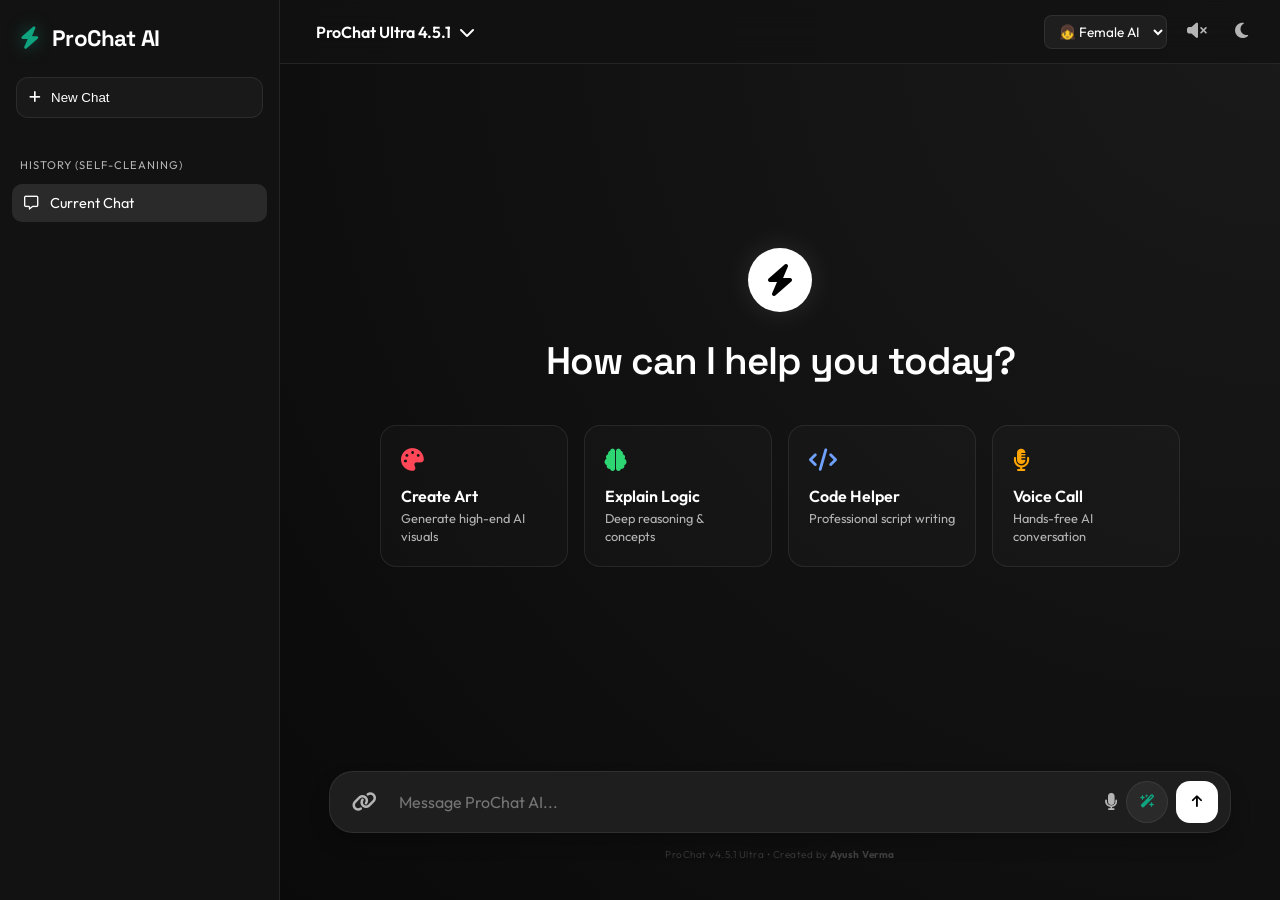
==== index.html @ 0fc30bcc "ULTIMATE VISION FIX v4.5.1: Switched to standard V1 Vision Bridge and bypassed ORB blocks" ====
<!DOCTYPE html>
<html lang="en">
<head>
    <meta charset="UTF-8">
    <meta name="viewport" content="width=device-width, initial-scale=1.0, maximum-scale=1.0, user-scalable=no">
    <title>ProChat AI v4.5 - Ultra Power</title>
    <link rel="stylesheet" href="ultra.css?v=4.5.1">
    
    <link rel="preconnect" href="https://fonts.googleapis.com">
    <link rel="preconnect" href="https://fonts.gstatic.com" crossorigin>
    <link href="https://fonts.googleapis.com/css2?family=Outfit:wght@300;400;500;600;700&family=Space+Grotesk:wght@300;400;500;600;700&display=swap" rel="stylesheet">
    
    <link href="https://cdnjs.cloudflare.com/ajax/libs/font-awesome/6.4.0/css/all.min.css" rel="stylesheet">
    <script src="https://cdn.jsdelivr.net/npm/marked/marked.min.js"></script>
    <link rel="stylesheet" href="https://cdnjs.cloudflare.com/ajax/libs/highlight.js/11.9.0/styles/atom-one-dark.min.css">
    <script src="https://cdnjs.cloudflare.com/ajax/libs/highlight.js/11.9.0/highlight.min.js"></script>

    <style>
        #app-loader {
            position: fixed; top: 0; left: 0; width: 100%; height: 100%;
            background: #0a0a0a; display: flex; flex-direction: column;
            justify-content: center; align-items: center; z-index: 10000;
            transition: opacity 0.5s ease;
        }
        .loader-logo { font-size: 3rem; color: #10a37f; margin-bottom: 20px; animation: pulse 1.5s infinite; }
        @keyframes pulse { 0%, 100% { transform: scale(1); opacity: 1; } 50% { transform: scale(1.1); opacity: 0.7; } }
    </style>
</head>
<body class="dark-theme">
    <div id="app-loader">
        <div class="loader-logo"><i class="fa-solid fa-bolt"></i></div>
        <p style="color: #666; font-size: 0.9rem; letter-spacing: 2px;">PROCHAT ULTRA 4.5.1</p>
    </div>

    <div class="app-container">
        <aside class="sidebar" id="sidebar">
            <div class="sidebar-header">
                <div class="logo">
                    <i class="fa-solid fa-bolt"></i>
                    <span>ProChat AI</span>
                </div>
            </div>
            
            <button class="new-chat-btn" onclick="window.location.reload()">
                <i class="fa-solid fa-plus"></i> <span>New Chat</span>
            </button>

            <div class="sidebar-content">
                <div class="history-section">
                    <div class="section-label">History (Self-Cleaning)</div>
                    <div class="history-list" id="history-list">
                        <div class="history-item active">
                            <i class="fa-regular fa-message"></i>
                            <span>Current Chat</span>
                        </div>
                    </div>
                </div>
            </div>
        </aside>

        <main class="main-chat">
            <header class="chat-navbar">
                <div class="nav-left">
                    <button id="sidebar-toggle" class="nav-btn"><i class="fa-solid fa-bars-staggered"></i></button>
                    <div class="model-selector">
                        <span class="model-name">ProChat Ultra 4.5.1</span>
                        <i class="fa-solid fa-chevron-down"></i>
                    </div>
                </div>
                
                <div class="nav-right">
                    <div class="voice-config">
                        <select id="voice-select" class="premium-select">
                            <option value="female">👧 Female AI</option>
                            <option value="male">👦 Male AI</option>
                        </select>
                    </div>
                    <button class="nav-icon-btn" id="tts-toggle" title="Voice Response"><i class="fa-solid fa-volume-xmark"></i></button>
                    <button class="nav-icon-btn" id="theme-toggle" title="Switch Theme"><i class="fa-solid fa-moon"></i></button>
                </div>
            </header>

            <div class="chat-viewport" id="chat-box">
                <div id="welcome-screen" class="welcome-container">
                    <div class="welcome-header">
                        <div class="w-logo"><i class="fa-solid fa-bolt"></i></div>
                        <h1>How can I help you today?</h1>
                    </div>
                    
                    <div class="quick-actions">
                        <div class="action-card" onclick="setInput('Generate a beautiful artwork of a futuristic city in India')">
                            <div class="action-icon" style="color: #ff4757;"><i class="fa-solid fa-palette"></i></div>
                            <h3>Create Art</h3>
                            <p>Generate high-end AI visuals</p>
                        </div>
                        <div class="action-card" onclick="setInput('Explain quantum physics in very simple Hinglish')">
                            <div class="action-icon" style="color: #2ed573;"><i class="fa-solid fa-brain"></i></div>
                            <h3>Explain Logic</h3>
                            <p>Deep reasoning & concepts</p>
                        </div>
                        <div class="action-card" onclick="setInput('Write a professional Python script for data analysis')">
                            <div class="action-icon" style="color: #70a1ff;"><i class="fa-solid fa-code"></i></div>
                            <h3>Code Helper</h3>
                            <p>Professional script writing</p>
                        </div>
                        <div class="action-card" onclick="document.getElementById('voice-call-btn').click()">
                            <div class="action-icon" style="color: #ffa502;"><i class="fa-solid fa-microphone-lines"></i></div>
                            <h3>Voice Call</h3>
                            <p>Hands-free AI conversation</p>
                        </div>
                    </div>
                </div>
            </div>

            <footer class="input-area">
                <div class="input-container-wrapper">
                    <div id="image-preview-container" class="image-pre-box" style="display: none;">
                        <img id="image-preview" src="">
                        <button id="remove-image" class="close-pre"><i class="fa-solid fa-xmark"></i></button>
                    </div>

                    <form id="chat-form" class="premium-input-form">
                        <input type="file" id="file-input" accept="image/*" hidden>
                        <button type="button" class="tool-btn" id="upload-btn" title="Attach Vision"><i class="fa-solid fa-link"></i></button>
                        
                        <div class="textarea-container">
                            <input type="text" id="user-input" placeholder="Message ProChat AI..." autocomplete="off">
                            <button type="button" class="mic-btn-main" id="mic-btn"><i class="fa-solid fa-microphone"></i></button>
                        </div>

                        <button type="button" class="voice-chat-trigger" id="voice-call-btn">
                            <i class="fa-solid fa-wand-magic-sparkles"></i>
                        </button>
                        
                        <button type="submit" class="send-action-btn" id="send-btn">
                            <i class="fa-solid fa-arrow-up"></i>
                        </button>
                    </form>
                </div>
                <div class="v-tag">ProChat v4.5.1 Ultra &bull; Created by <b>Ayush Verma</b></div>
            </footer>
        </main>
    </div>

    <div id="voice-overlay" class="voice-overlay-system">
        <div class="vo-header">
            <button id="close-voice-btn" class="vo-close"><i class="fa-solid fa-chevron-down"></i> Exit Voice</button>
            <div class="vo-title">ProChat Live AI</div>
        </div>
        
        <div class="vo-center">
            <div class="visualizer-container">
                <div class="v-blob v-1"></div>
                <div class="v-blob v-2"></div>
                <div class="v-blob v-3"></div>
            </div>
            <div id="voice-status-text" class="vo-status">Listening...</div>
        </div>

        <div class="vo-footer">
            <div id="voice-cancel-action" class="vo-end-btn">End Conversation</div>
        </div>
    </div>

    <script src="ultra.js?v=4.5.1"></script>
    <script>
        function setInput(text) {
            const input = document.getElementById('user-input');
            input.value = text;
            input.focus();
        }

        window.addEventListener('load', () => {
            setTimeout(() => {
                const loader = document.getElementById('app-loader');
                if(loader) {
                    loader.style.opacity = '0';
                    setTimeout(() => loader.remove(), 500);
                }
            }, 800);
        });

        console.log("%c ProChat AI v4.5.1 - Active ", "background: #10a37f; color: #fff; border-radius: 4px; padding: 4px 8px; font-weight: bold;");
    </script>
</body>
</html>
---- ultra.css ----
:root {
    --bg-main: #0a0a0a;
    --bg-sidebar: #121212;
    --bg-accent: #10a37f;
    --bg-accent-hover: #1a7f64;
    --text-primary: #ffffff;
    --text-secondary: #b4b4b4;
    --border: rgba(255, 255, 255, 0.08);
    --glass: rgba(18, 18, 18, 0.8);
    --sidebar-width: 280px;
    --shadow-premium: 0 10px 40px rgba(0, 0, 0, 0.6);
    --font-main: 'Outfit', sans-serif;
    --font-heading: 'Space Grotesk', sans-serif;
    --input-bg: #1e1e1e;
}

* {
    margin: 0;
    padding: 0;
    box-sizing: border-box;
    -webkit-tap-highlight-color: transparent;
}

body {
    font-family: var(--font-main);
    background-color: var(--bg-main);
    color: var(--text-primary);
    height: 100vh;
    overflow: hidden;
    display: flex;
}

/* App Container */
.app-container {
    display: flex;
    width: 100%;
    height: 100%;
    position: relative;
}

/* Sidebar Styling */
.sidebar {
    width: var(--sidebar-width);
    background: var(--bg-sidebar);
    border-right: 1px solid var(--border);
    display: flex;
    flex-direction: column;
    transition: transform 0.4s cubic-bezier(0.19, 1, 0.22, 1);
    z-index: 1000;
}

.sidebar-header {
    padding: 24px 20px;
}

.logo {
    display: flex;
    align-items: center;
    gap: 12px;
    font-family: var(--font-heading);
    font-weight: 700;
    font-size: 1.4rem;
    letter-spacing: -0.5px;
}

.logo i {
    color: var(--bg-accent);
    filter: drop-shadow(0 0 8px rgba(16, 163, 127, 0.5));
}

.new-chat-btn {
    margin: 0 16px 20px;
    background: rgba(255, 255, 255, 0.03);
    border: 1px solid var(--border);
    color: white;
    padding: 12px;
    border-radius: 12px;
    cursor: pointer;
    display: flex;
    align-items: center;
    gap: 10px;
    font-weight: 500;
    transition: all 0.2s;
}

.new-chat-btn:hover {
    background: rgba(255, 255, 255, 0.08);
    border-color: rgba(255, 255, 255, 0.2);
}

.sidebar-content {
    flex: 1;
    overflow-y: auto;
    padding: 0 12px;
}

.sidebar-content::-webkit-scrollbar { width: 4px; }
.sidebar-content::-webkit-scrollbar-thumb { background: rgba(255,255,255,0.05); border-radius: 10px; }

.section-label {
    font-size: 0.7rem;
    color: var(--text-secondary);
    text-transform: uppercase;
    letter-spacing: 1px;
    margin: 20px 0 12px 8px;
}

.history-item {
    padding: 10px 12px;
    border-radius: 10px;
    display: flex;
    align-items: center;
    gap: 12px;
    cursor: pointer;
    font-size: 0.9rem;
    margin-bottom: 4px;
    transition: background 0.2s;
    color: var(--text-secondary);
    white-space: nowrap;
    overflow: hidden;
    text-overflow: ellipsis;
}

.history-item:hover {
    background: rgba(255, 255, 255, 0.05);
    color: white;
}

.history-item.active {
    background: rgba(255, 255, 255, 0.1);
    color: white;
}

/* Main Chat Area */
.main-chat {
    flex: 1;
    display: flex;
    flex-direction: column;
    position: relative;
    background: radial-gradient(circle at top right, #1a1a1a, #0a0a0a);
    width: 100%;
}

.chat-navbar {
    height: 64px;
    display: flex;
    align-items: center;
    justify-content: space-between;
    padding: 0 24px;
    background: var(--glass);
    backdrop-filter: blur(15px);
    border-bottom: 1px solid var(--border);
    z-index: 100;
}

@media (max-width: 768px) {
    .chat-navbar { padding: 0 16px; }
    .model-name { font-size: 0.9rem !important; }
}

.nav-left { display: flex; align-items: center; gap: 12px; }

.nav-btn {
    background: transparent; border: none; color: white; font-size: 1.2rem; cursor: pointer;
    padding: 8px; border-radius: 8px; display: none;
}

.model-selector {
    display: flex; align-items: center; gap: 8px; cursor: pointer;
    padding: 8px 12px; border-radius: 8px; transition: background 0.2s;
}
.model-selector:hover { background: rgba(255, 255, 255, 0.05); }
.model-name { font-weight: 600; font-size: 1rem; }

.nav-right { display: flex; align-items: center; gap: 12px; }

.premium-select {
    background: #1e1e1e; color: white; border: 1px solid var(--border);
    padding: 6px 10px; border-radius: 8px; font-family: inherit; font-size: 0.85rem; outline: none;
}

.nav-icon-btn {
    background: transparent; border: none; color: var(--text-secondary);
    padding: 8px; border-radius: 8px; cursor: pointer; font-size: 1.1rem; transition: 0.2s;
}
.nav-icon-btn:hover { background: rgba(255, 255, 255, 0.1); color: white; }

/* Chat Viewport */
.chat-viewport {
    flex: 1;
    overflow-y: auto;
    padding: 20px 0 40px;
    scroll-behavior: smooth;
    display: flex;
    flex-direction: column;
}

.chat-viewport::-webkit-scrollbar { width: 5px; }
.chat-viewport::-webkit-scrollbar-thumb { background: rgba(255, 255, 255, 0.1); border-radius: 10px; }

/* Welcome Screen */
.welcome-container {
    max-width: 800px;
    margin: auto;
    width: 90%;
    text-align: center;
    padding: 40px 0;
    animation: fadeIn 0.6s ease;
}

.w-logo {
    width: 64px; height: 64px; background: white; color: black;
    border-radius: 50%; display: flex; align-items: center; justify-content: center;
    font-size: 2rem; margin: 0 auto 24px;
    box-shadow: 0 0 30px rgba(255,255,255,0.1);
}

.welcome-container h1 {
    font-family: var(--font-heading);
    font-size: 2.4rem;
    font-weight: 600;
    margin-bottom: 40px;
    letter-spacing: -1px;
}

.quick-actions {
    display: grid;
    grid-template-columns: repeat(auto-fit, minmax(180px, 1fr));
    gap: 16px;
    width: 100%;
}

.action-card {
    background: rgba(255, 255, 255, 0.02);
    border: 1px solid var(--border);
    border-radius: 16px;
    padding: 20px;
    text-align: left;
    cursor: pointer;
    transition: all 0.3s cubic-bezier(0.4, 0, 0.2, 1);
}

.action-card:hover {
    background: rgba(255, 255, 255, 0.05);
    border-color: rgba(255, 255, 255, 0.15);
    transform: translateY(-4px);
    box-shadow: var(--shadow-premium);
}

.action-icon { font-size: 1.4rem; margin-bottom: 12px; }
.action-card h3 { font-size: 1rem; margin-bottom: 4px; font-weight: 600; }
.action-card p { font-size: 0.8rem; color: var(--text-secondary); line-height: 1.4; }

/* Messages */
.message {
    width: 100%;
    padding: 24px 24px;
    display: flex;
    gap: 20px;
    max-width: 900px;
    margin: 0 auto;
}

.message.user {
    background: rgba(255, 255, 255, 0.03);
    border-radius: 20px;
    margin-bottom: 12px;
}

.msg-avatar {
    width: 32px; height: 32px; border-radius: 8px;
    display: flex; align-items: center; justify-content: center;
    flex-shrink: 0; font-size: 0.9rem;
}
.message.user .msg-avatar { background: #5436DA; color: white; }
.message.bot .msg-avatar { background: #10a37f; color: white; border: 1px solid rgba(255,255,255,0.1); }

.msg-bubble {
    flex: 1;
    line-height: 1.7;
    font-size: 1rem;
    color: #ececec;
    word-wrap: break-word;
    overflow-x: auto;
}

.msg-bubble p { margin-bottom: 14px; }
.msg-bubble p:last-child { margin-bottom: 0; }
.msg-bubble pre { margin: 16px 0; border-radius: 12px; overflow: hidden; font-size: 0.9rem; border: 1px solid var(--border); }
.msg-bubble code { font-family: 'JetBrains Mono', monospace; }

/* Input Area Styling */
.input-area {
    padding: 0 24px 24px;
    max-width: 950px;
    width: 100%;
    margin: 0 auto;
}

.input-container-wrapper {
    position: relative;
    background: var(--input-bg);
    border: 1px solid var(--border);
    border-radius: 24px;
    transition: all 0.3s ease;
    box-shadow: 0 10px 20px rgba(0,0,0,0.2);
}

.input-container-wrapper:focus-within {
    border-color: rgba(16, 163, 127, 0.5);
    box-shadow: 0 0 25px rgba(16, 163, 127, 0.15);
}

.premium-input-form {
    display: flex;
    align-items: center;
    padding: 8px 12px;
}

.tool-btn {
    background: transparent; border: none; color: var(--text-secondary);
    padding: 10px; cursor: pointer; font-size: 1.25rem; transition: 0.2s;
    display: flex; align-items: center; justify-content: center;
}
.tool-btn:hover { color: white; transform: rotate(15deg); }

.textarea-container {
    flex: 1;
    display: flex;
    align-items: center;
    position: relative;
}

#user-input {
    width: 100%;
    background: transparent;
    border: none;
    color: white;
    font-family: inherit;
    font-size: 1rem;
    padding: 12px 12px;
    outline: none;
}

.mic-btn-main {
    background: transparent; border: none; color: var(--text-secondary);
    padding: 8px; cursor: pointer; font-size: 1.1rem; transition: 0.2s;
}
.mic-btn-main:hover { color: #ef4444; }

.voice-chat-trigger {
    width: 42px; height: 42px; border-radius: 50%;
    background: #2a2a2a; color: #10a37f; border: 1px solid var(--border);
    display: flex; align-items: center; justify-content: center;
    cursor: pointer; margin-right: 8px; transition: 0.2s ease;
}
.voice-chat-trigger:hover { background: #333; transform: scale(1.1); color: #fff; }

.send-action-btn {
    width: 42px; height: 42px; border-radius: 14px;
    background: white; color: black; border: none;
    display: flex; align-items: center; justify-content: center;
    cursor: pointer; transition: all 0.2s;
}
.send-action-btn:hover { transform: scale(1.05); background: #f0f0f0; }
.send-action-btn:disabled { opacity: 0.3; cursor: not-allowed; filter: grayscale(1); }

.legal-footer, .v-tag {
    text-align: center;
    font-size: 10px;
    color: rgba(255, 255, 255, 0.2); /* Even more subtle */
    margin: 15px auto;
    letter-spacing: 0.5px;
    width: 100%;
    display: block;
    font-weight: 300;
}

.sidebar-footer {
    display: flex;
    justify-content: center;
    padding: 15px;
    border-top: 1px solid var(--border);
    margin-top: auto;
}

/* Image Preview in Input */
.image-pre-box {
    padding: 14px;
    border-bottom: 1px solid var(--border);
    display: flex;
    gap: 10px;
}
#image-preview { height: 70px; border-radius: 12px; border: 1px solid var(--border); object-fit: cover; }
.close-pre {
    background: #ef4444; color: white; border: none; width: 24px; height: 24px;
    border-radius: 50%; cursor: pointer; margin-left: -12px; margin-top: -12px;
    display: flex; align-items: center; justify-content: center; font-size: 10px;
    box-shadow: 0 4px 10px rgba(0,0,0,0.3);
}

/* Voice Overlay Gemini Style */
.voice-overlay-system {
    position: fixed; inset: 0; background: #000; z-index: 9999;
    display: flex; flex-direction: column; opacity: 0; pointer-events: none;
    transition: opacity 0.5s cubic-bezier(0.16, 1, 0.3, 1);
}
.voice-overlay-system.active { opacity: 1; pointer-events: auto; }

.vo-header { padding: 40px; display: flex; justify-content: space-between; align-items: center; }
.vo-close { background: rgba(255,255,255,0.1); border: none; color: white; padding: 12px 24px; border-radius: 30px; cursor: pointer; font-size: 1rem;}
.vo-title { font-weight: 600; color: var(--bg-accent); letter-spacing: 1px; }

.vo-center { flex: 1; display: flex; flex-direction: column; align-items: center; justify-content: center; }
.vo-status { font-size: 2rem; font-weight: 300; margin-top: 60px; text-align: center; color: #fff; }

.visualizer-container {
    width: 250px; height: 250px; position: relative;
    display: flex; align-items: center; justify-content: center;
}
.v-blob {
    position: absolute; width: 100%; height: 100%; border-radius: 40% 60% 70% 30% / 40% 50% 60% 50%;
    filter: blur(50px); opacity: 0.65; animation: morph 8s linear infinite;
}
.v-1 { background: #4285F4; animation-delay: 0s; }
.v-2 { background: #34A853; animation-delay: -2s; scale: 0.9;}
.v-3 { background: #EA4335; animation-delay: -4s; scale: 0.8;}

@keyframes morph {
    0% { border-radius: 40% 60% 70% 30% / 40% 50% 60% 50%; transform: rotate(0deg) scale(1); }
    50% { border-radius: 60% 40% 30% 70% / 50% 60% 40% 60%; transform: rotate(180deg) scale(1.1); }
    100% { border-radius: 40% 60% 70% 30% / 40% 50% 60% 50%; transform: rotate(360deg) scale(1); }
}

.vo-footer { padding: 60px; display: flex; justify-content: center; }
.vo-end-btn {
    background: white; color: black; padding: 18px 50px; border-radius: 50px; font-weight: 700; cursor: pointer; transition: 0.3s;
    box-shadow: 0 10px 30px rgba(255,255,255,0.1);
}
.vo-end-btn:hover { background: #ff4757; color: white; transform: translateY(-5px); }

/* Animations */
@keyframes fadeIn { from { opacity: 0; transform: translateY(10px); } to { opacity: 1; transform: translateY(0); } }
@keyframes slideUp { from { opacity: 0; transform: translateY(15px); } to { opacity: 1; transform: translateY(0); } }

/* Mobile Optimization */
@media (max-width: 992px) {
    .sidebar { position: fixed; transform: translateX(-100%); left: 0; top: 0; bottom: 0; box-shadow: 20px 0 50px rgba(0,0,0,0.5); }
    .sidebar.active { transform: translateX(0); }
    .nav-btn { display: block; }
    .quick-actions { grid-template-columns: repeat(2, 1fr); }
    .welcome-container h1 { font-size: 1.8rem; }
}

@media (max-width: 600px) {
    .quick-actions { grid-template-columns: 1fr; }
    .chat-navbar { height: 56px; }
    .message { padding: 16px 16px; gap: 12px; }
    .premium-select { display: none; }
    .input-area { padding: 0 12px 16px; }
    .welcome-container h1 { font-size: 1.5rem; }
    .action-card { padding: 16px; }
}

/* Enhanced Image Card for guaranteed visibility */
.gpt-image-card {
    background: rgba(255, 255, 255, 0.03);
    border: 1px solid var(--border);
    border-radius: 20px;
    overflow: hidden;
    margin: 15px 0;
    max-width: 500px;
    box-shadow: 0 10px 30px rgba(0,0,0,0.3);
}

.gpt-image-container {
    min-height: 300px;
    background: #000;
    display: flex;
    align-items: center;
    justify-content: center;
    position: relative;
}

.gpt-image-container img {
    width: 100%;
    height: auto;
    display: block;
    transition: opacity 0.4s ease;
}
.gpt-image-actions-bar { background: #1a1a1a; padding: 10px 16px; display: flex; justify-content: space-between; align-items: center; }
.gpt-image-actions-bar span { font-size: 0.8rem; color: #888; font-weight: 500; }
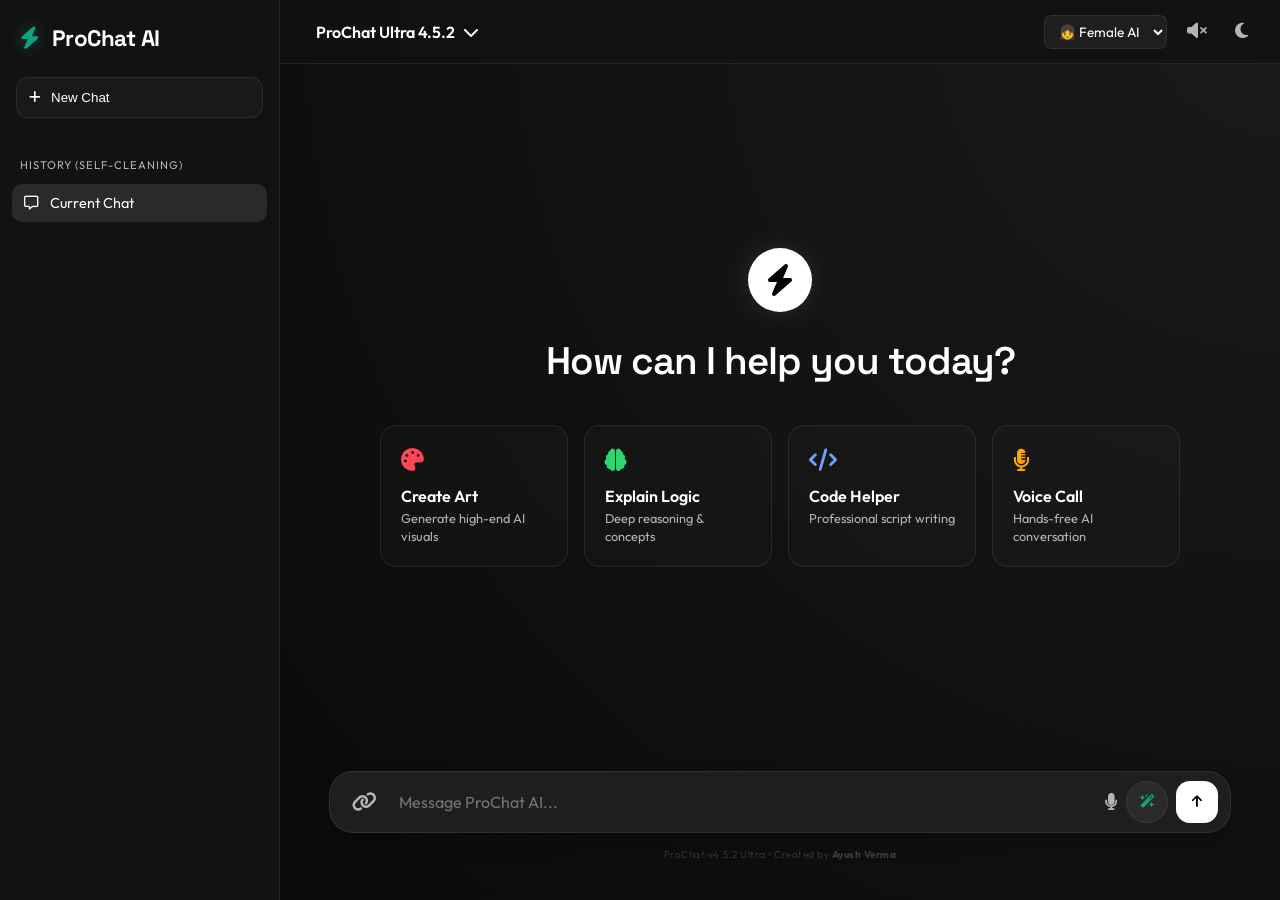
==== commit 4d97688c: "Ultra Deployment v4.5.2: Elite Hybrid Vision Logic and Endpoint Stability" ====
--- a/index.html
+++ b/index.html
@@ -4,7 +4,7 @@
     <meta charset="UTF-8">
     <meta name="viewport" content="width=device-width, initial-scale=1.0, maximum-scale=1.0, user-scalable=no">
     <title>ProChat AI v4.5 - Ultra Power</title>
-    <link rel="stylesheet" href="ultra.css?v=4.5.1">
+    <link rel="stylesheet" href="ultra.css?v=4.5.2">
     
     <link rel="preconnect" href="https://fonts.googleapis.com">
     <link rel="preconnect" href="https://fonts.gstatic.com" crossorigin>
@@ -29,7 +29,7 @@
 <body class="dark-theme">
     <div id="app-loader">
         <div class="loader-logo"><i class="fa-solid fa-bolt"></i></div>
-        <p style="color: #666; font-size: 0.9rem; letter-spacing: 2px;">PROCHAT ULTRA 4.5.1</p>
+        <p style="color: #666; font-size: 0.9rem; letter-spacing: 2px;">PROCHAT ULTRA 4.5.2</p>
     </div>
 
     <div class="app-container">
@@ -63,7 +63,7 @@
                 <div class="nav-left">
                     <button id="sidebar-toggle" class="nav-btn"><i class="fa-solid fa-bars-staggered"></i></button>
                     <div class="model-selector">
-                        <span class="model-name">ProChat Ultra 4.5.1</span>
+                        <span class="model-name">ProChat Ultra 4.5.2</span>
                         <i class="fa-solid fa-chevron-down"></i>
                     </div>
                 </div>
@@ -137,7 +137,7 @@
                         </button>
                     </form>
                 </div>
-                <div class="v-tag">ProChat v4.5.1 Ultra &bull; Created by <b>Ayush Verma</b></div>
+                <div class="v-tag">ProChat v4.5.2 Ultra &bull; Created by <b>Ayush Verma</b></div>
             </footer>
         </main>
     </div>
@@ -162,7 +162,7 @@
         </div>
     </div>
 
-    <script src="ultra.js?v=4.5.1"></script>
+    <script src="ultra.js?v=4.5.2"></script>
     <script>
         function setInput(text) {
             const input = document.getElementById('user-input');
@@ -180,7 +180,7 @@
             }, 800);
         });
 
-        console.log("%c ProChat AI v4.5.1 - Active ", "background: #10a37f; color: #fff; border-radius: 4px; padding: 4px 8px; font-weight: bold;");
+        console.log("%c ProChat AI v4.5.2 - Active ", "background: #10a37f; color: #fff; border-radius: 4px; padding: 4px 8px; font-weight: bold;");
     </script>
 </body>
 </html>
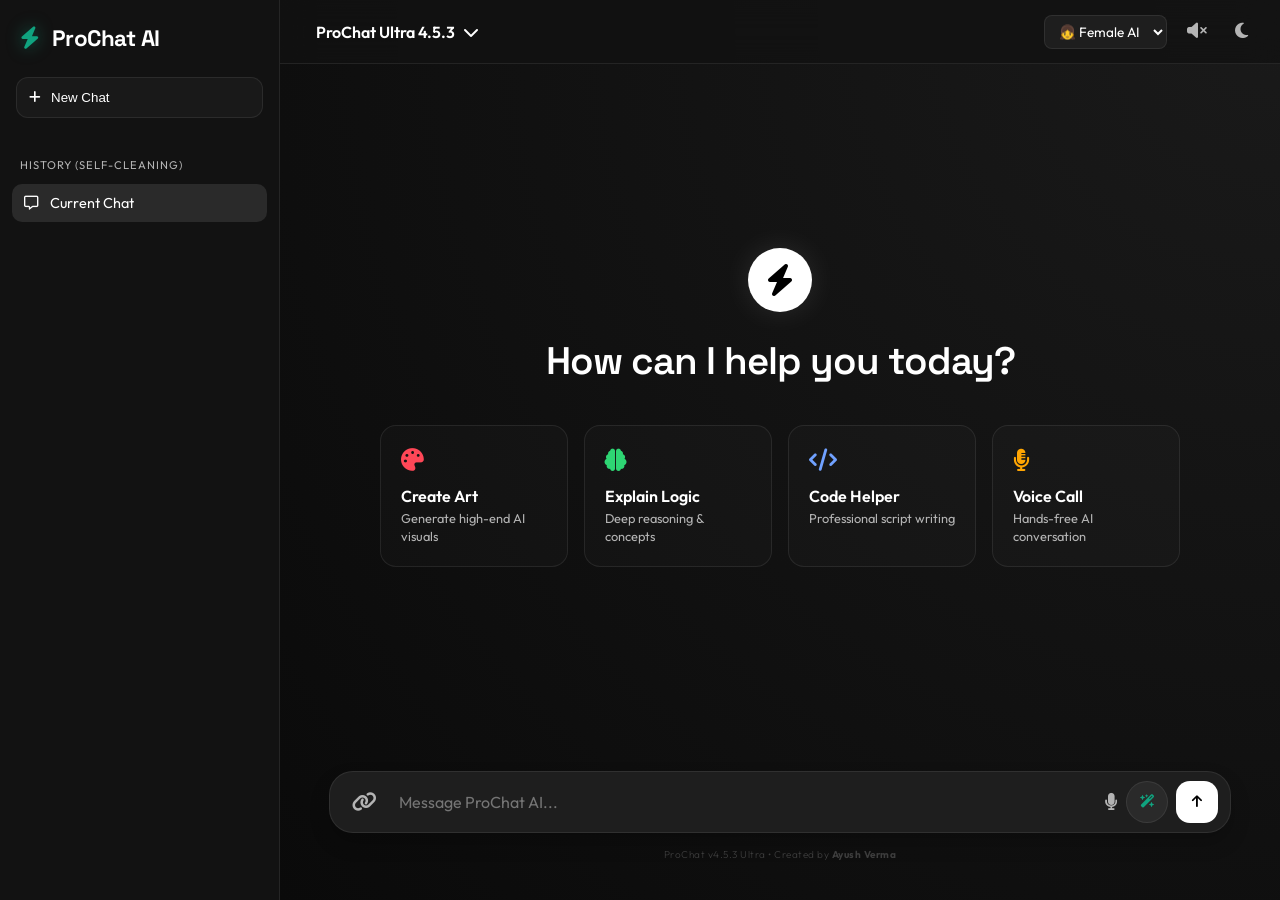
==== commit c2122c75: "SUPREME VISION FIX v4.5.3: Strip old images from history & Standardize on V1 API for perfect GPT-lik" ====
--- a/index.html
+++ b/index.html
@@ -4,7 +4,7 @@
     <meta charset="UTF-8">
     <meta name="viewport" content="width=device-width, initial-scale=1.0, maximum-scale=1.0, user-scalable=no">
     <title>ProChat AI v4.5 - Ultra Power</title>
-    <link rel="stylesheet" href="ultra.css?v=4.5.2">
+    <link rel="stylesheet" href="ultra.css?v=4.5.3">
     
     <link rel="preconnect" href="https://fonts.googleapis.com">
     <link rel="preconnect" href="https://fonts.gstatic.com" crossorigin>
@@ -29,7 +29,7 @@
 <body class="dark-theme">
     <div id="app-loader">
         <div class="loader-logo"><i class="fa-solid fa-bolt"></i></div>
-        <p style="color: #666; font-size: 0.9rem; letter-spacing: 2px;">PROCHAT ULTRA 4.5.2</p>
+        <p style="color: #666; font-size: 0.9rem; letter-spacing: 2px;">PROCHAT ULTRA 4.5.3</p>
     </div>
 
     <div class="app-container">
@@ -63,7 +63,7 @@
                 <div class="nav-left">
                     <button id="sidebar-toggle" class="nav-btn"><i class="fa-solid fa-bars-staggered"></i></button>
                     <div class="model-selector">
-                        <span class="model-name">ProChat Ultra 4.5.2</span>
+                        <span class="model-name">ProChat Ultra 4.5.3</span>
                         <i class="fa-solid fa-chevron-down"></i>
                     </div>
                 </div>
@@ -137,7 +137,7 @@
                         </button>
                     </form>
                 </div>
-                <div class="v-tag">ProChat v4.5.2 Ultra &bull; Created by <b>Ayush Verma</b></div>
+                <div class="v-tag">ProChat v4.5.3 Ultra &bull; Created by <b>Ayush Verma</b></div>
             </footer>
         </main>
     </div>
@@ -162,7 +162,7 @@
         </div>
     </div>
 
-    <script src="ultra.js?v=4.5.2"></script>
+    <script src="ultra.js?v=4.5.3"></script>
     <script>
         function setInput(text) {
             const input = document.getElementById('user-input');
@@ -180,7 +180,7 @@
             }, 800);
         });
 
-        console.log("%c ProChat AI v4.5.2 - Active ", "background: #10a37f; color: #fff; border-radius: 4px; padding: 4px 8px; font-weight: bold;");
+        console.log("%c ProChat AI v4.5.3 - Active ", "background: #10a37f; color: #fff; border-radius: 4px; padding: 4px 8px; font-weight: bold;");
     </script>
 </body>
 </html>
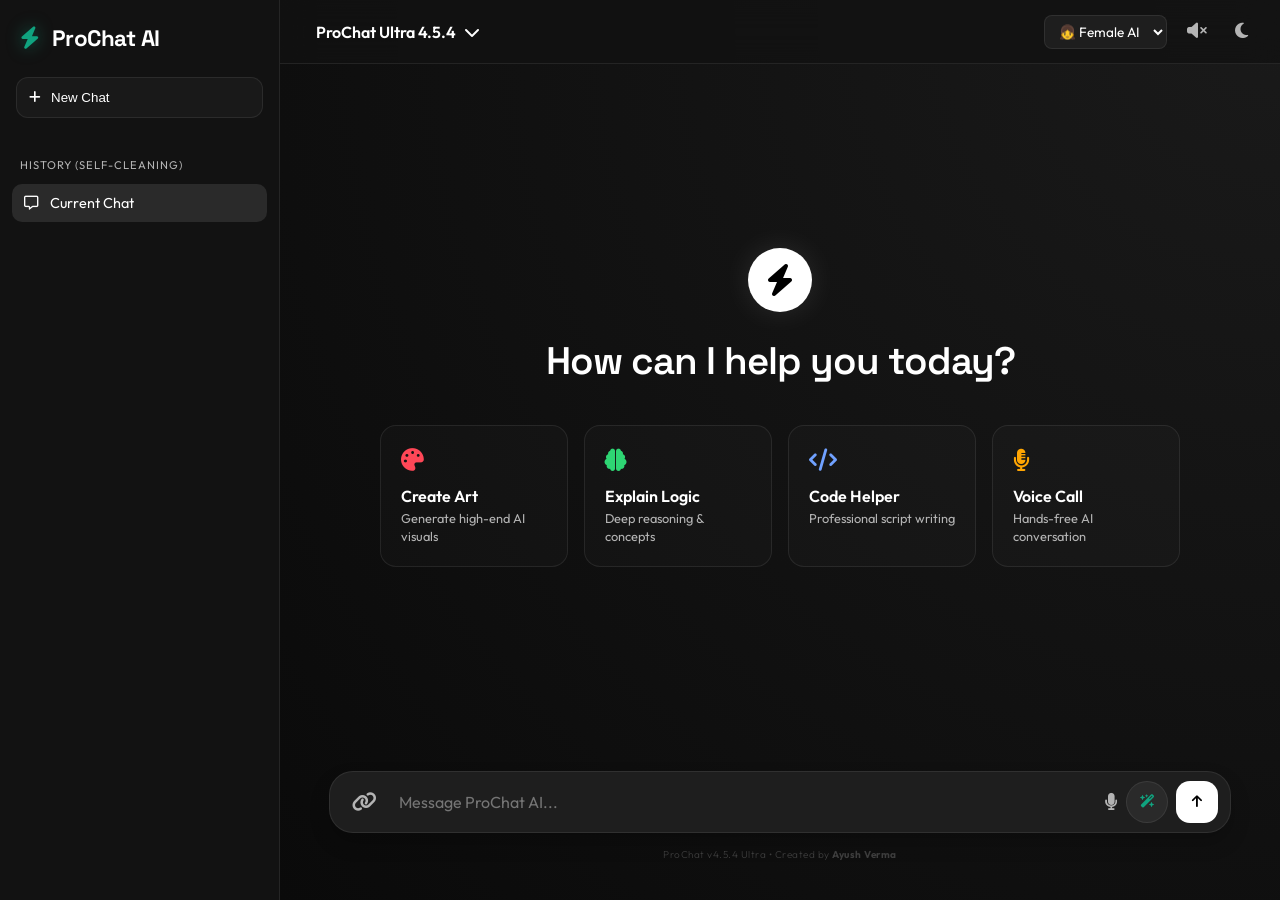
==== commit c39dbc3d: "SUPREME VISION RE-ENGINEERING v4.5.4: Absolute Multimodal Fix & Context Optimization" ====
--- a/index.html
+++ b/index.html
@@ -4,7 +4,7 @@
     <meta charset="UTF-8">
     <meta name="viewport" content="width=device-width, initial-scale=1.0, maximum-scale=1.0, user-scalable=no">
     <title>ProChat AI v4.5 - Ultra Power</title>
-    <link rel="stylesheet" href="ultra.css?v=4.5.3">
+    <link rel="stylesheet" href="ultra.css?v=4.5.4">
     
     <link rel="preconnect" href="https://fonts.googleapis.com">
     <link rel="preconnect" href="https://fonts.gstatic.com" crossorigin>
@@ -29,7 +29,7 @@
 <body class="dark-theme">
     <div id="app-loader">
         <div class="loader-logo"><i class="fa-solid fa-bolt"></i></div>
-        <p style="color: #666; font-size: 0.9rem; letter-spacing: 2px;">PROCHAT ULTRA 4.5.3</p>
+        <p style="color: #666; font-size: 0.9rem; letter-spacing: 2px;">PROCHAT ULTRA 4.5.4</p>
     </div>
 
     <div class="app-container">
@@ -63,7 +63,7 @@
                 <div class="nav-left">
                     <button id="sidebar-toggle" class="nav-btn"><i class="fa-solid fa-bars-staggered"></i></button>
                     <div class="model-selector">
-                        <span class="model-name">ProChat Ultra 4.5.3</span>
+                        <span class="model-name">ProChat Ultra 4.5.4</span>
                         <i class="fa-solid fa-chevron-down"></i>
                     </div>
                 </div>
@@ -137,7 +137,7 @@
                         </button>
                     </form>
                 </div>
-                <div class="v-tag">ProChat v4.5.3 Ultra &bull; Created by <b>Ayush Verma</b></div>
+                <div class="v-tag">ProChat v4.5.4 Ultra &bull; Created by <b>Ayush Verma</b></div>
             </footer>
         </main>
     </div>
@@ -162,7 +162,7 @@
         </div>
     </div>
 
-    <script src="ultra.js?v=4.5.3"></script>
+    <script src="ultra.js?v=4.5.4"></script>
     <script>
         function setInput(text) {
             const input = document.getElementById('user-input');
@@ -180,7 +180,7 @@
             }, 800);
         });
 
-        console.log("%c ProChat AI v4.5.3 - Active ", "background: #10a37f; color: #fff; border-radius: 4px; padding: 4px 8px; font-weight: bold;");
+        console.log("%c ProChat AI v4.5.4 - Active ", "background: #10a37f; color: #fff; border-radius: 4px; padding: 4px 8px; font-weight: bold;");
     </script>
 </body>
 </html>
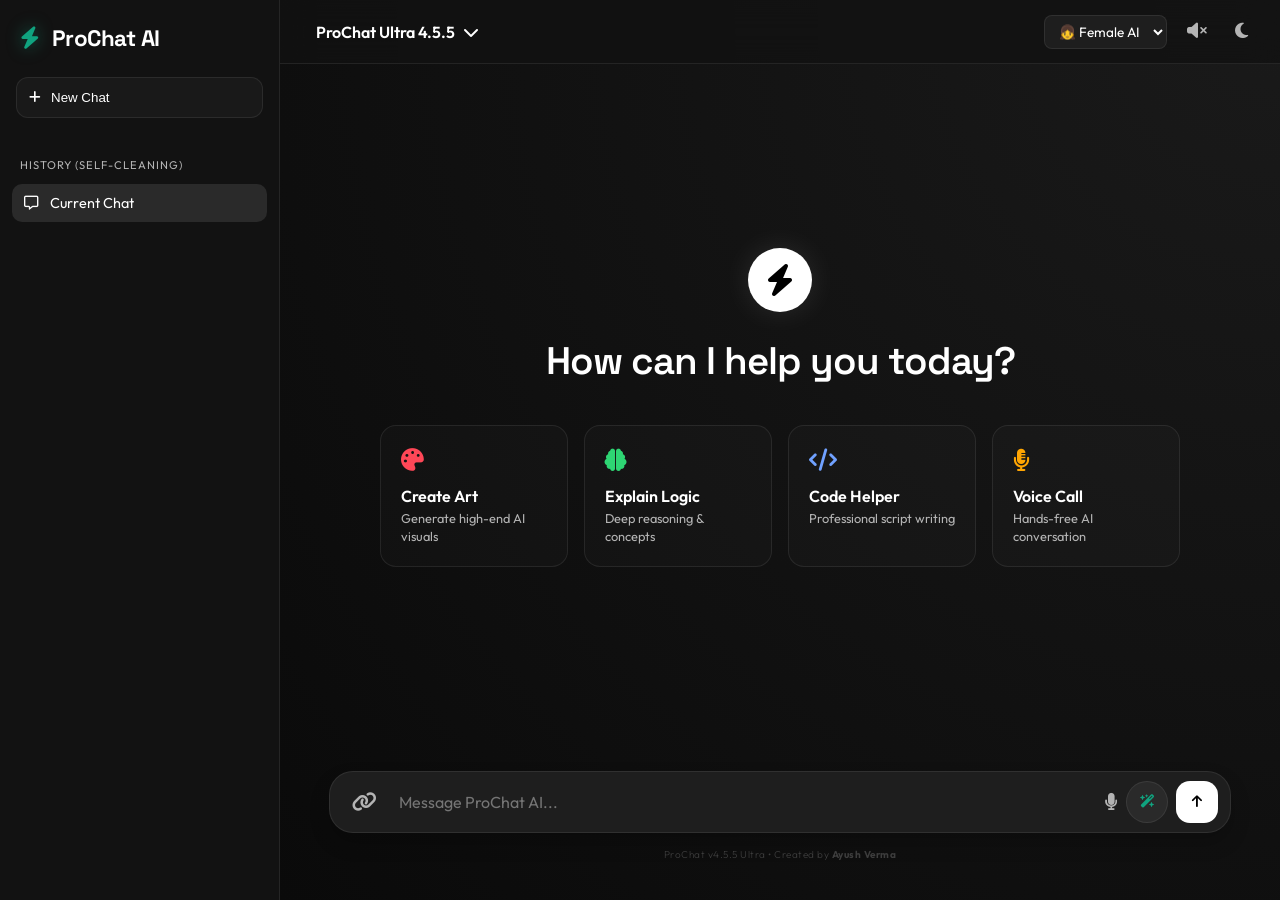
==== commit 72fdbc0c: "MULTILINGUAL VISION PRO v4.5.5: Added Universal Language Mirroring & Elite Analysis Core" ====
--- a/index.html
+++ b/index.html
@@ -4,7 +4,7 @@
     <meta charset="UTF-8">
     <meta name="viewport" content="width=device-width, initial-scale=1.0, maximum-scale=1.0, user-scalable=no">
     <title>ProChat AI v4.5 - Ultra Power</title>
-    <link rel="stylesheet" href="ultra.css?v=4.5.4">
+    <link rel="stylesheet" href="ultra.css?v=4.5.5">
     
     <link rel="preconnect" href="https://fonts.googleapis.com">
     <link rel="preconnect" href="https://fonts.gstatic.com" crossorigin>
@@ -29,7 +29,7 @@
 <body class="dark-theme">
     <div id="app-loader">
         <div class="loader-logo"><i class="fa-solid fa-bolt"></i></div>
-        <p style="color: #666; font-size: 0.9rem; letter-spacing: 2px;">PROCHAT ULTRA 4.5.4</p>
+        <p style="color: #666; font-size: 0.9rem; letter-spacing: 2px;">PROCHAT ULTRA 4.5.5</p>
     </div>
 
     <div class="app-container">
@@ -63,7 +63,7 @@
                 <div class="nav-left">
                     <button id="sidebar-toggle" class="nav-btn"><i class="fa-solid fa-bars-staggered"></i></button>
                     <div class="model-selector">
-                        <span class="model-name">ProChat Ultra 4.5.4</span>
+                        <span class="model-name">ProChat Ultra 4.5.5</span>
                         <i class="fa-solid fa-chevron-down"></i>
                     </div>
                 </div>
@@ -137,7 +137,7 @@
                         </button>
                     </form>
                 </div>
-                <div class="v-tag">ProChat v4.5.4 Ultra &bull; Created by <b>Ayush Verma</b></div>
+                <div class="v-tag">ProChat v4.5.5 Ultra &bull; Created by <b>Ayush Verma</b></div>
             </footer>
         </main>
     </div>
@@ -162,7 +162,7 @@
         </div>
     </div>
 
-    <script src="ultra.js?v=4.5.4"></script>
+    <script src="ultra.js?v=4.5.5"></script>
     <script>
         function setInput(text) {
             const input = document.getElementById('user-input');
@@ -180,7 +180,7 @@
             }, 800);
         });
 
-        console.log("%c ProChat AI v4.5.4 - Active ", "background: #10a37f; color: #fff; border-radius: 4px; padding: 4px 8px; font-weight: bold;");
+        console.log("%c ProChat AI v4.5.5 - Active ", "background: #10a37f; color: #fff; border-radius: 4px; padding: 4px 8px; font-weight: bold;");
     </script>
 </body>
 </html>
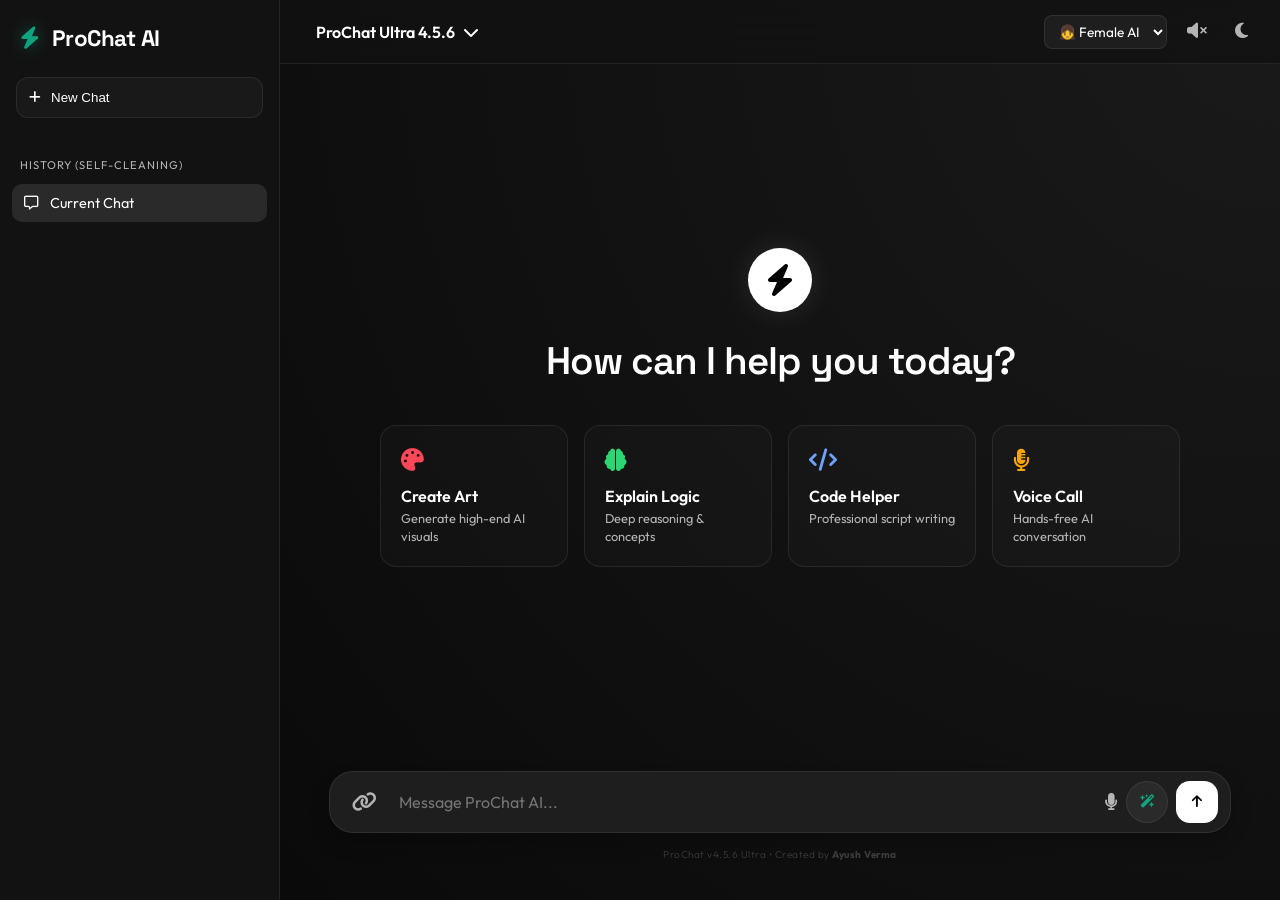
==== commit d8f8679b: "ELITE LANGUAGE MIRRORING v4.5.6: Mandatory Language Consistency & Vision Response Fix" ====
--- a/index.html
+++ b/index.html
@@ -4,7 +4,7 @@
     <meta charset="UTF-8">
     <meta name="viewport" content="width=device-width, initial-scale=1.0, maximum-scale=1.0, user-scalable=no">
     <title>ProChat AI v4.5 - Ultra Power</title>
-    <link rel="stylesheet" href="ultra.css?v=4.5.5">
+    <link rel="stylesheet" href="ultra.css?v=4.5.6">
     
     <link rel="preconnect" href="https://fonts.googleapis.com">
     <link rel="preconnect" href="https://fonts.gstatic.com" crossorigin>
@@ -29,7 +29,7 @@
 <body class="dark-theme">
     <div id="app-loader">
         <div class="loader-logo"><i class="fa-solid fa-bolt"></i></div>
-        <p style="color: #666; font-size: 0.9rem; letter-spacing: 2px;">PROCHAT ULTRA 4.5.5</p>
+        <p style="color: #666; font-size: 0.9rem; letter-spacing: 2px;">PROCHAT ULTRA 4.5.6</p>
     </div>
 
     <div class="app-container">
@@ -63,7 +63,7 @@
                 <div class="nav-left">
                     <button id="sidebar-toggle" class="nav-btn"><i class="fa-solid fa-bars-staggered"></i></button>
                     <div class="model-selector">
-                        <span class="model-name">ProChat Ultra 4.5.5</span>
+                        <span class="model-name">ProChat Ultra 4.5.6</span>
                         <i class="fa-solid fa-chevron-down"></i>
                     </div>
                 </div>
@@ -137,7 +137,7 @@
                         </button>
                     </form>
                 </div>
-                <div class="v-tag">ProChat v4.5.5 Ultra &bull; Created by <b>Ayush Verma</b></div>
+                <div class="v-tag">ProChat v4.5.6 Ultra &bull; Created by <b>Ayush Verma</b></div>
             </footer>
         </main>
     </div>
@@ -162,7 +162,7 @@
         </div>
     </div>
 
-    <script src="ultra.js?v=4.5.5"></script>
+    <script src="ultra.js?v=4.5.6"></script>
     <script>
         function setInput(text) {
             const input = document.getElementById('user-input');
@@ -180,7 +180,7 @@
             }, 800);
         });
 
-        console.log("%c ProChat AI v4.5.5 - Active ", "background: #10a37f; color: #fff; border-radius: 4px; padding: 4px 8px; font-weight: bold;");
+        console.log("%c ProChat AI v4.5.6 - Active ", "background: #10a37f; color: #fff; border-radius: 4px; padding: 4px 8px; font-weight: bold;");
     </script>
 </body>
 </html>
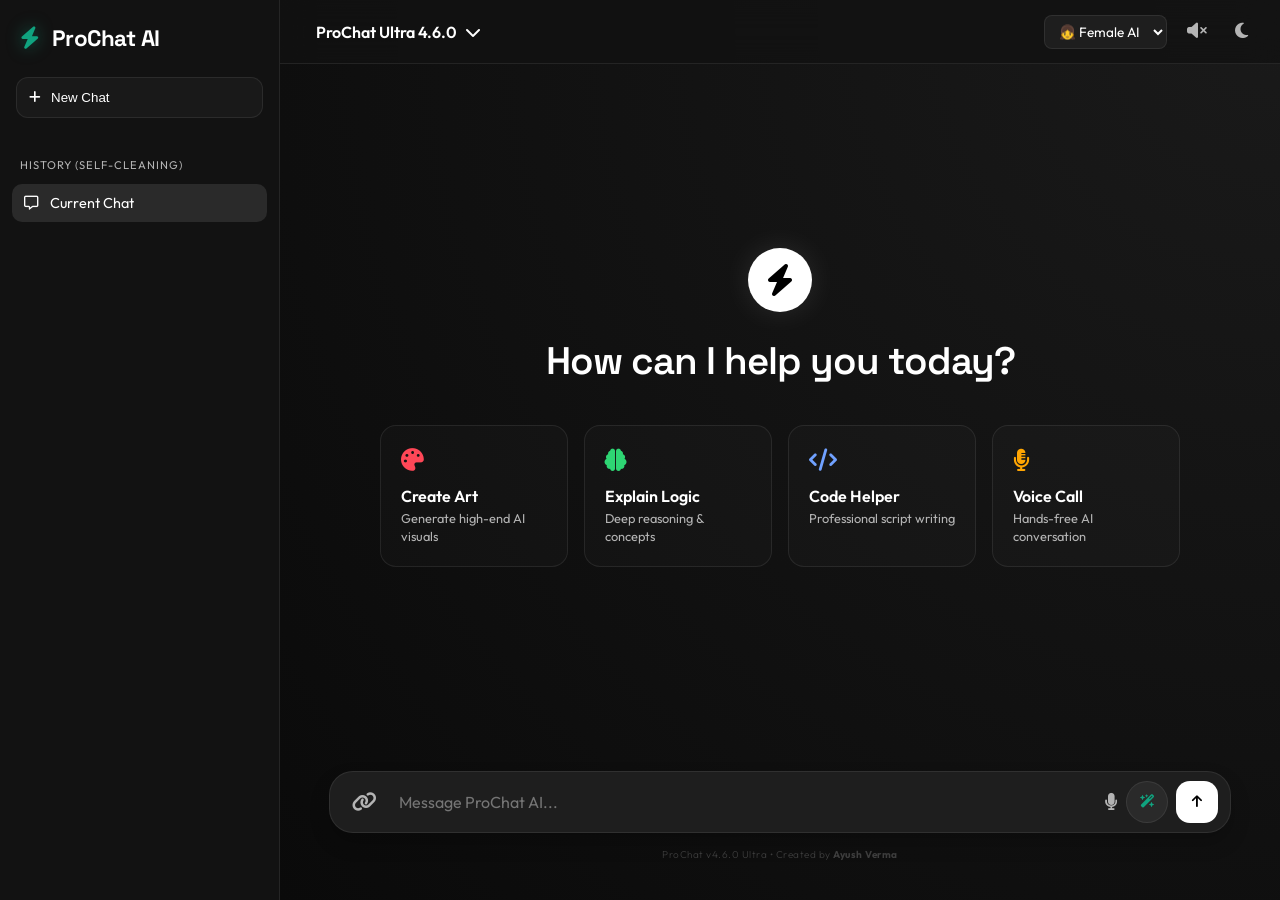
==== commit 4674735d: "Ultra Mobile UI v4.6.0: Optimized Chat Box & Footer for Mobile Devices" ====
--- a/index.html
+++ b/index.html
@@ -3,8 +3,8 @@
 <head>
     <meta charset="UTF-8">
     <meta name="viewport" content="width=device-width, initial-scale=1.0, maximum-scale=1.0, user-scalable=no">
-    <title>ProChat AI v4.5 - Ultra Power</title>
-    <link rel="stylesheet" href="ultra.css?v=4.5.6">
+    <title>ProChat AI v4.6 - Ultra Power</title>
+    <link rel="stylesheet" href="ultra.css?v=4.6.0">
     
     <link rel="preconnect" href="https://fonts.googleapis.com">
     <link rel="preconnect" href="https://fonts.gstatic.com" crossorigin>
@@ -29,7 +29,7 @@
 <body class="dark-theme">
     <div id="app-loader">
         <div class="loader-logo"><i class="fa-solid fa-bolt"></i></div>
-        <p style="color: #666; font-size: 0.9rem; letter-spacing: 2px;">PROCHAT ULTRA 4.5.6</p>
+        <p style="color: #666; font-size: 0.9rem; letter-spacing: 2px;">PROCHAT ULTRA 4.6.0</p>
     </div>
 
     <div class="app-container">
@@ -63,7 +63,7 @@
                 <div class="nav-left">
                     <button id="sidebar-toggle" class="nav-btn"><i class="fa-solid fa-bars-staggered"></i></button>
                     <div class="model-selector">
-                        <span class="model-name">ProChat Ultra 4.5.6</span>
+                        <span class="model-name">ProChat Ultra 4.6.0</span>
                         <i class="fa-solid fa-chevron-down"></i>
                     </div>
                 </div>
@@ -137,7 +137,7 @@
                         </button>
                     </form>
                 </div>
-                <div class="v-tag">ProChat v4.5.6 Ultra &bull; Created by <b>Ayush Verma</b></div>
+                <div class="v-tag">ProChat v4.6.0 Ultra &bull; Created by <b>Ayush Verma</b></div>
             </footer>
         </main>
     </div>
@@ -162,7 +162,7 @@
         </div>
     </div>
 
-    <script src="ultra.js?v=4.5.6"></script>
+    <script src="ultra.js?v=4.6.0"></script>
     <script>
         function setInput(text) {
             const input = document.getElementById('user-input');
@@ -180,7 +180,7 @@
             }, 800);
         });
 
-        console.log("%c ProChat AI v4.5.6 - Active ", "background: #10a37f; color: #fff; border-radius: 4px; padding: 4px 8px; font-weight: bold;");
+        console.log("%c ProChat AI v4.6.0 - Active ", "background: #10a37f; color: #fff; border-radius: 4px; padding: 4px 8px; font-weight: bold;");
     </script>
 </body>
 </html>
--- a/ultra.css
+++ b/ultra.css
@@ -453,13 +453,18 @@
 }
 
 @media (max-width: 600px) {
-    .quick-actions { grid-template-columns: 1fr; }
-    .chat-navbar { height: 56px; }
-    .message { padding: 16px 16px; gap: 12px; }
-    .premium-select { display: none; }
-    .input-area { padding: 0 12px 16px; }
-    .welcome-container h1 { font-size: 1.5rem; }
-    .action-card { padding: 16px; }
+    .quick-actions { grid-template-columns: 1fr; gap: 12px; }
+    .chat-navbar { height: 60px; padding: 0 15px; }
+    .message { padding: 14px; gap: 10px; }
+    .premium-select, .nav-btn span { display: none; }
+    .input-area { padding: 10px 10px 20px; }
+    .input-container-wrapper { border-radius: 20px; }
+    .premium-input-form { padding: 6px 8px; }
+    #user-input { padding: 10px 8px; font-size: 0.95rem; }
+    .v-tag { margin: 10px auto; opacity: 0.6; font-size: 9px; }
+    .welcome-container h1 { font-size: 1.4rem; }
+    .action-card { padding: 14px; }
+    .send-action-btn, .voice-chat-trigger { width: 38px; height: 38px; }
 }
 
 /* Enhanced Image Card for guaranteed visibility */
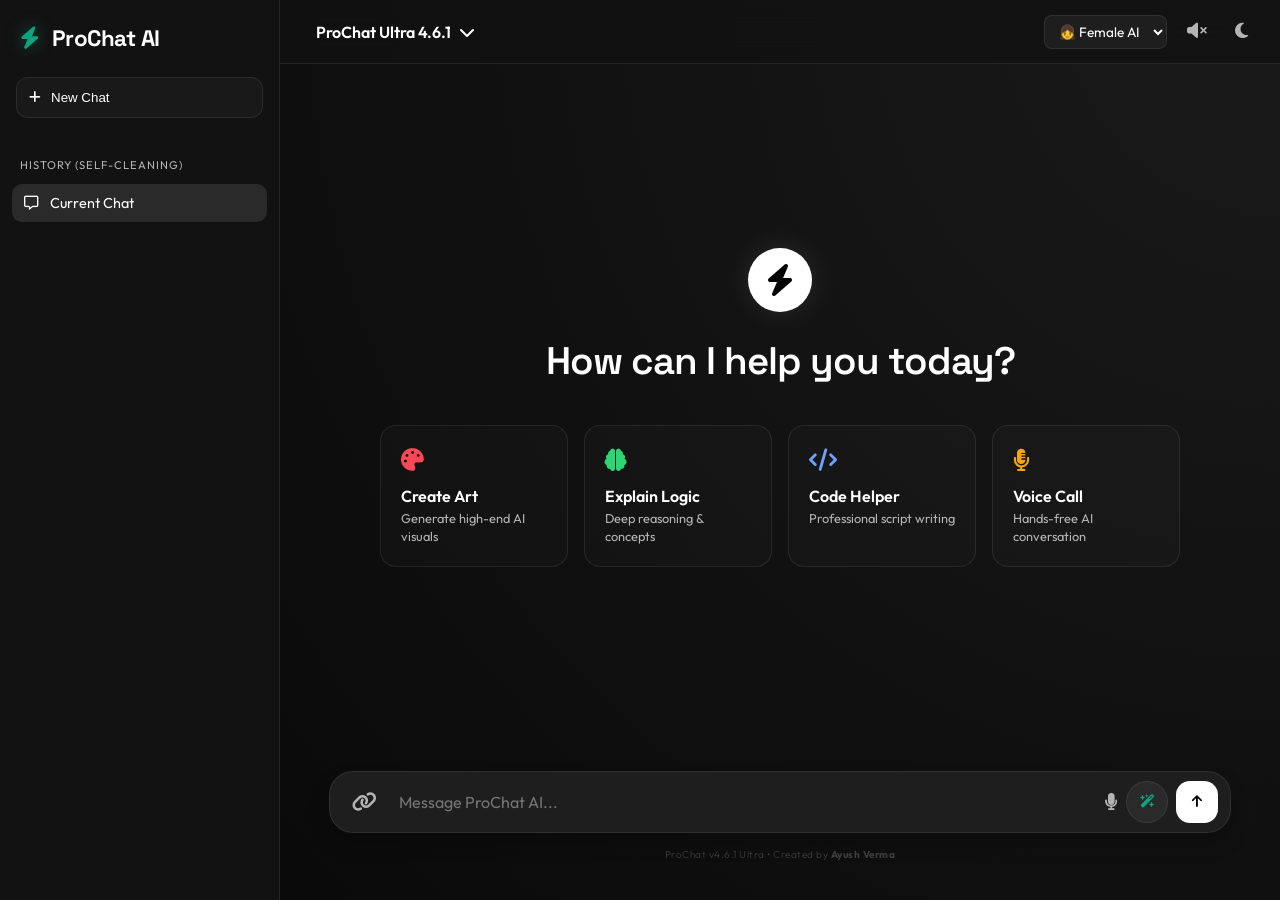
==== commit bf7d9444: "Premium Theme Engine v4.6.1: Functional Dark/Light Mode & Theme Persistence" ====
--- a/index.html
+++ b/index.html
@@ -4,7 +4,7 @@
     <meta charset="UTF-8">
     <meta name="viewport" content="width=device-width, initial-scale=1.0, maximum-scale=1.0, user-scalable=no">
     <title>ProChat AI v4.6 - Ultra Power</title>
-    <link rel="stylesheet" href="ultra.css?v=4.6.0">
+    <link rel="stylesheet" href="ultra.css?v=4.6.1">
     
     <link rel="preconnect" href="https://fonts.googleapis.com">
     <link rel="preconnect" href="https://fonts.gstatic.com" crossorigin>
@@ -29,7 +29,7 @@
 <body class="dark-theme">
     <div id="app-loader">
         <div class="loader-logo"><i class="fa-solid fa-bolt"></i></div>
-        <p style="color: #666; font-size: 0.9rem; letter-spacing: 2px;">PROCHAT ULTRA 4.6.0</p>
+        <p style="color: #666; font-size: 0.9rem; letter-spacing: 2px;">PROCHAT ULTRA 4.6.1</p>
     </div>
 
     <div class="app-container">
@@ -63,7 +63,7 @@
                 <div class="nav-left">
                     <button id="sidebar-toggle" class="nav-btn"><i class="fa-solid fa-bars-staggered"></i></button>
                     <div class="model-selector">
-                        <span class="model-name">ProChat Ultra 4.6.0</span>
+                        <span class="model-name">ProChat Ultra 4.6.1</span>
                         <i class="fa-solid fa-chevron-down"></i>
                     </div>
                 </div>
@@ -137,7 +137,7 @@
                         </button>
                     </form>
                 </div>
-                <div class="v-tag">ProChat v4.6.0 Ultra &bull; Created by <b>Ayush Verma</b></div>
+                <div class="v-tag">ProChat v4.6.1 Ultra &bull; Created by <b>Ayush Verma</b></div>
             </footer>
         </main>
     </div>
@@ -162,7 +162,7 @@
         </div>
     </div>
 
-    <script src="ultra.js?v=4.6.0"></script>
+    <script src="ultra.js?v=4.6.1"></script>
     <script>
         function setInput(text) {
             const input = document.getElementById('user-input');
@@ -180,7 +180,7 @@
             }, 800);
         });
 
-        console.log("%c ProChat AI v4.6.0 - Active ", "background: #10a37f; color: #fff; border-radius: 4px; padding: 4px 8px; font-weight: bold;");
+        console.log("%c ProChat AI v4.6.1 - Active ", "background: #10a37f; color: #fff; border-radius: 4px; padding: 4px 8px; font-weight: bold;");
     </script>
 </body>
 </html>
--- a/ultra.css
+++ b/ultra.css
@@ -12,6 +12,19 @@
     --font-main: 'Outfit', sans-serif;
     --font-heading: 'Space Grotesk', sans-serif;
     --input-bg: #1e1e1e;
+    --transition-fast: 0.2s ease;
+    --transition-smooth: 0.4s cubic-bezier(0.19, 1, 0.22, 1);
+}
+
+body.light-theme {
+    --bg-main: #f9f9f9;
+    --bg-sidebar: #ffffff;
+    --text-primary: #1a1a1a;
+    --text-secondary: #666666;
+    --border: rgba(0, 0, 0, 0.08);
+    --glass: rgba(255, 255, 255, 0.9);
+    --input-bg: #f0f0f0;
+    --shadow-premium: 0 10px 40px rgba(0, 0, 0, 0.08);
 }
 
 * {
@@ -28,6 +41,7 @@
     height: 100vh;
     overflow: hidden;
     display: flex;
+    transition: background-color 0.3s ease, color 0.3s ease;
 }
 
 /* App Container */
